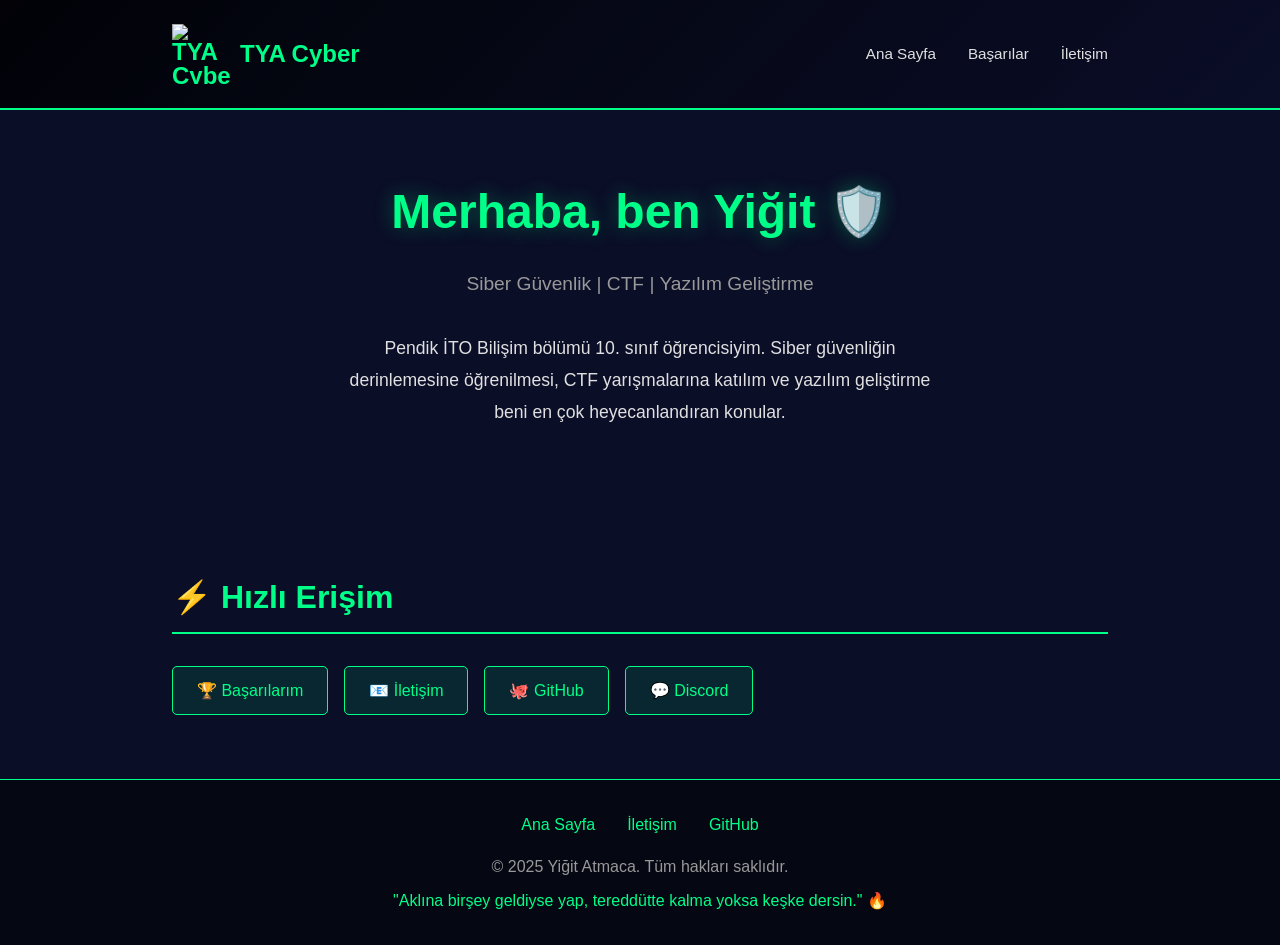
==== index.html @ f473b6d1 "Update index.html" ====
<!DOCTYPE html>
<html lang="tr">
<head>
    <meta charset="UTF-8">
    <meta name="viewport" content="width=device-width, initial-scale=1.0">
    <title>TYA Cyber - Yiğit Atmaca</title>
    <style>
        * {
            margin: 0;
            padding: 0;
            box-sizing: border-box;
        }

        :root {
            --primary: #00ff88;
            --secondary: #ff006e;
            --dark-bg: #0a0e27;
            --card-bg: #1a1f3a;
            --text: #e0e0e0;
            --text-light: #999;
        }

        body {
            font-family: -apple-system, BlinkMacSystemFont, 'Segoe UI', Roboto, Oxygen, Ubuntu, Cantarell, sans-serif;
            background-color: var(--dark-bg);
            color: var(--text);
            line-height: 1.6;
            font-weight: 400;
        }

        /* Header & Navigation */
        header {
            background: linear-gradient(135deg, rgba(0, 0, 0, 0.8) 0%, rgba(10, 14, 39, 0.9) 100%);
            border-bottom: 2px solid var(--primary);
            padding: 1.5rem 0;
            position: sticky;
            top: 0;
            z-index: 1000;
            line-height: 1;
        }

        .header-content {
            max-width: 1000px;
            margin: 0 auto;
            padding: 0 2rem;
            display: flex;
            justify-content: space-between;
            align-items: center;
        }

        .logo {
            font-size: 1.5rem;
            font-weight: bold;
            color: var(--primary);
            text-decoration: none;
            display: flex;
            align-items: center;
            gap: 0.5rem;
        }

        .logo-img {
            width: 60px;
            height: 60px;
            object-fit: contain;
        }

        nav {
            display: flex;
            gap: 2rem;
        }

        nav a {
            color: var(--text);
            text-decoration: none;
            transition: color 0.3s;
            font-size: 0.95rem;
        }

        nav a:hover {
            color: var(--primary);
        }

        /* Main Container */
        .container {
            max-width: 1000px;
            margin: 0 auto;
            padding: 0 2rem;
        }

        /* Hero Section */
        .hero {
            padding: 4rem 0;
            text-align: center;
        }

        .hero h1 {
            font-size: 3rem;
            color: var(--primary);
            margin-bottom: 1rem;
            text-shadow: 0 0 20px rgba(0, 255, 136, 0.3);
            font-weight: 600;
        }

        .hero .subtitle {
            font-size: 1.2rem;
            color: var(--text-light);
            margin-bottom: 2rem;
        }

        .hero p {
            font-size: 1.1rem;
            color: var(--text);
            max-width: 600px;
            margin: 0 auto 2rem;
            line-height: 1.8;
        }

        /* Section */
        .section {
            margin: 3rem 0;
        }

        .section h2 {
            font-size: 2rem;
            color: var(--primary);
            margin-bottom: 1.5rem;
            border-bottom: 2px solid var(--primary);
            padding-bottom: 0.5rem;
            font-weight: 600;
        }

        /* Blog Preview */
        .blog-preview {
            background: var(--card-bg);
            border: 1px solid rgba(0, 255, 136, 0.2);
            border-radius: 8px;
            padding: 2rem;
            margin-bottom: 2rem;
        }

        .blog-preview h3 {
            color: var(--primary);
            margin-bottom: 1rem;
            font-size: 1.3rem;
        }

        .blog-preview p {
            color: var(--text-light);
            line-height: 1.8;
            margin-bottom: 1rem;
        }

        .blog-features {
            display: grid;
            grid-template-columns: repeat(auto-fit, minmax(250px, 1fr));
            gap: 1.5rem;
            margin-top: 2rem;
        }

        .feature-card {
            background: rgba(0, 255, 136, 0.05);
            border: 1px solid rgba(0, 255, 136, 0.2);
            border-radius: 8px;
            padding: 1.5rem;
            text-align: center;
            transition: all 0.3s;
        }

        .feature-card:hover {
            background: rgba(0, 255, 136, 0.1);
            border-color: var(--primary);
            transform: translateY(-5px);
        }

        .feature-card h4 {
            color: var(--primary);
            margin-bottom: 0.5rem;
        }

        .feature-card p {
            font-size: 0.95rem;
            color: var(--text-light);
        }

        /* CTA Button */
        .cta-button {
            display: inline-block;
            padding: 1rem 2rem;
            background: var(--primary);
            color: var(--dark-bg);
            text-decoration: none;
            border-radius: 5px;
            font-weight: bold;
            transition: all 0.3s;
            margin-top: 1rem;
        }

        .cta-button:hover {
            background: #00cc6f;
            transform: scale(1.05);
        }

        /* Quick Links */
        .quick-links {
            display: flex;
            gap: 1rem;
            margin-top: 2rem;
            flex-wrap: wrap;
        }

        .quick-links a {
            padding: 0.7rem 1.5rem;
            background: rgba(0, 255, 136, 0.1);
            border: 1px solid var(--primary);
            color: var(--primary);
            text-decoration: none;
            border-radius: 5px;
            transition: all 0.3s;
        }

        .quick-links a:hover {
            background: var(--primary);
            color: var(--dark-bg);
        }

        /* Footer */
        footer {
            background: rgba(0, 0, 0, 0.5);
            border-top: 1px solid var(--primary);
            padding: 2rem 0;
            margin-top: 4rem;
        }

        .footer-content {
            text-align: center;
            color: var(--text-light);
        }

        .footer-links {
            display: flex;
            justify-content: center;
            gap: 2rem;
            margin-bottom: 1rem;
        }

        .footer-links a {
            color: var(--primary);
            text-decoration: none;
            transition: color 0.3s;
        }

        .footer-links a:hover {
            color: var(--secondary);
        }

        /* Responsive */
        @media (max-width: 768px) {
            .hero h1 {
                font-size: 2rem;
            }

            nav {
                gap: 1rem;
            }

            nav a {
                font-size: 0.85rem;
            }

            .header-content {
                padding: 0 1rem;
            }

            .container {
                padding: 0 1rem;
            }
        }
    </style>
</head>
<body>
    <header>
        <div class="header-content">
            <a href="/" class="logo">
                <img src="https://github.com/yigitatmaca42/yigitatmaca42.github.io/raw/main/logo.png" alt="TYA Cyber Logo" class="logo-img">
                TYA Cyber
            </a>
            <nav>
                <a href="/">Ana Sayfa</a>
                <a href="/achievements.html">Başarılar</a>
                <a href="/contact.html">İletişim</a>
            </nav>
        </div>
    </header>

    <main class="container">
        <!-- Hero Section -->
        <section class="hero">
            <h1>Merhaba, ben Yiğit 🛡️</h1>
            <p class="subtitle">Siber Güvenlik | CTF | Yazılım Geliştirme</p>
            <p>
                Pendik İTO Bilişim bölümü 10. sınıf öğrencisiyim. Siber güvenliğin derinlemesine öğrenilmesi, CTF yarışmalarına katılım ve yazılım geliştirme beni en çok heyecanlandıran konular.
            </p>
        </section>

        <!-- Quick Navigation -->
        <section class="section">
            <h2>⚡ Hızlı Erişim</h2>
            <div class="quick-links">
                <a href="/achievements.html">🏆 Başarılarım</a>
                <a href="/contact.html">📧 İletişim</a>
                <a href="https://github.com/yigitatmaca42">🐙 GitHub</a>
                <a href="https://discord.com/users/nuirmo">💬 Discord</a>
            </div>
        </section>
    </main>

    <footer>
        <div class="footer-content">
            <div class="footer-links">
                <a href="/">Ana Sayfa</a>
                <a href="/contact.html">İletişim</a>
                <a href="https://github.com/yigitatmaca42">GitHub</a>
            </div>
            <p>&copy; 2025 Yiğit Atmaca. Tüm hakları saklıdır.</p>
            <p style="margin-top: 0.5rem; color: #00ff88;">"Aklına birşey geldiyse yap, tereddütte kalma yoksa keşke dersin." 🔥</p>
        </div>
    </footer>
</body>
</html>
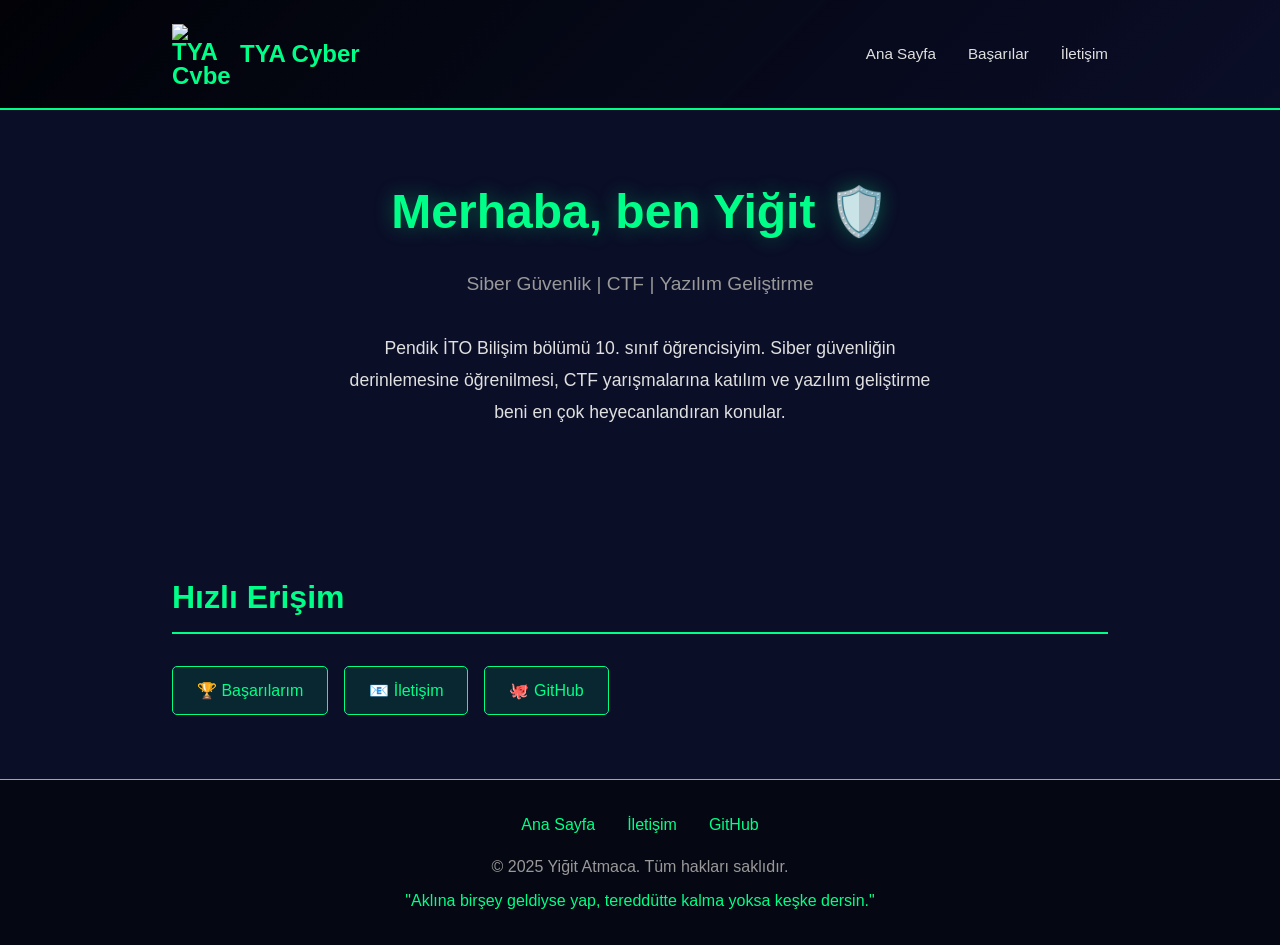
==== commit 11ab46e6: "Update index.html" ====
--- a/index.html
+++ b/index.html
@@ -304,12 +304,11 @@
 
         <!-- Quick Navigation -->
         <section class="section">
-            <h2>⚡ Hızlı Erişim</h2>
+            <h2>Hızlı Erişim</h2>
             <div class="quick-links">
                 <a href="/achievements.html">🏆 Başarılarım</a>
                 <a href="/contact.html">📧 İletişim</a>
                 <a href="https://github.com/yigitatmaca42">🐙 GitHub</a>
-                <a href="https://discord.com/users/nuirmo">💬 Discord</a>
             </div>
         </section>
     </main>
@@ -322,7 +321,7 @@
                 <a href="https://github.com/yigitatmaca42">GitHub</a>
             </div>
             <p>&copy; 2025 Yiğit Atmaca. Tüm hakları saklıdır.</p>
-            <p style="margin-top: 0.5rem; color: #00ff88;">"Aklına birşey geldiyse yap, tereddütte kalma yoksa keşke dersin." 🔥</p>
+            <p style="margin-top: 0.5rem; color: #00ff88;">"Aklına birşey geldiyse yap, tereddütte kalma yoksa keşke dersin."</p>
         </div>
     </footer>
 </body>
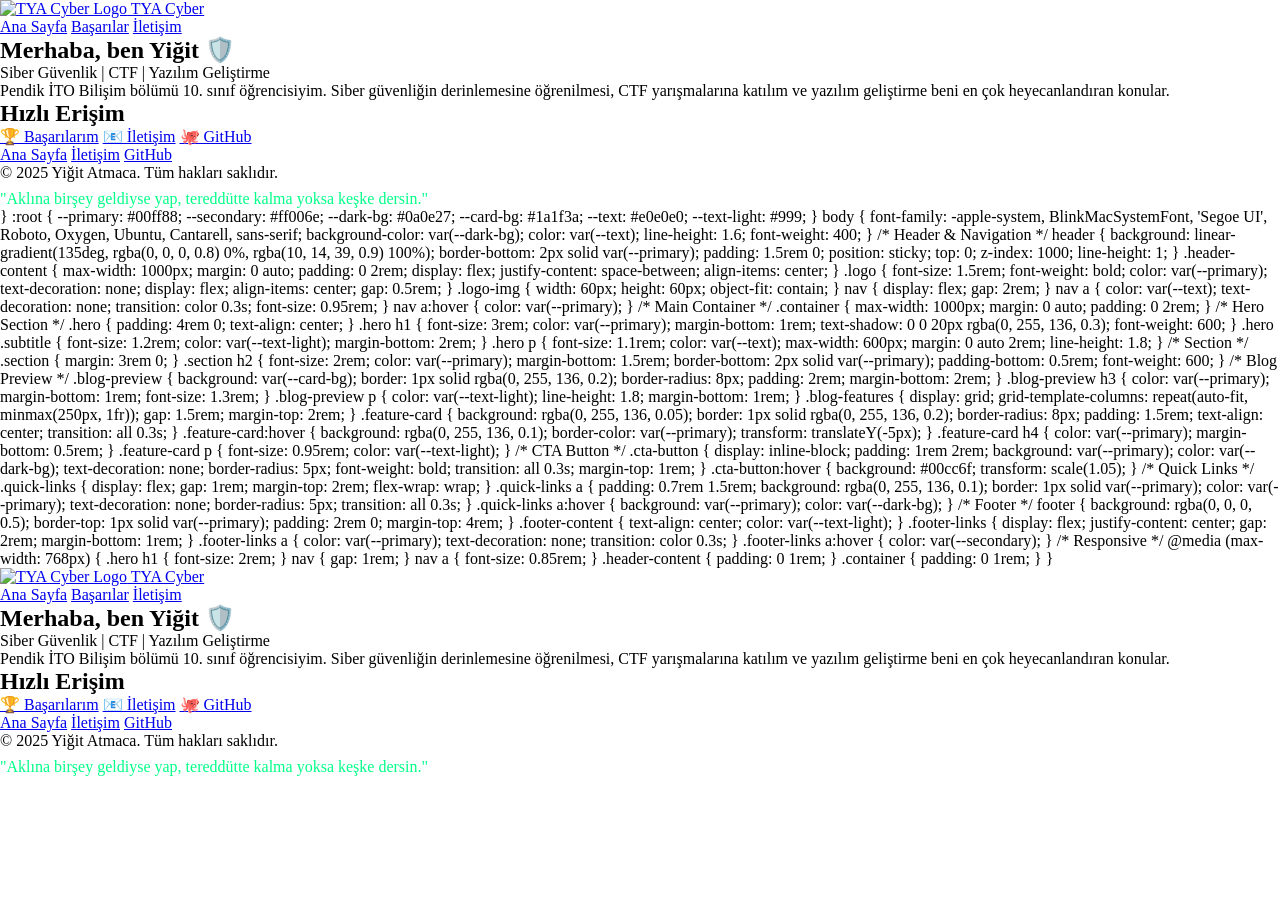
==== commit f178ed07: "Update index.html" ====
--- a/index.html
+++ b/index.html
@@ -8,6 +8,16 @@
         * {
             margin: 0;
             padding: 0;
+            box-sizing: border-box;<!DOCTYPE html>
+<html lang="tr">
+<head>
+    <meta charset="UTF-8">
+    <meta name="viewport" content="width=device-width, initial-scale=1.0">
+    <title>TYA Cyber - Yiğit Atmaca</title>
+    <style>
+        * {
+            margin: 0;
+            padding: 0;
             box-sizing: border-box;
         }
 
@@ -97,8 +107,24 @@
             font-size: 3rem;
             color: var(--primary);
             margin-bottom: 1rem;
-            text-shadow: 0 0 20px rgba(0, 255, 136, 0.3);
+            text-shadow: 0 0 20px rgba(0, 255, 136, 0.5),
+                         0 0 40px rgba(0, 255, 136, 0.3),
+                         0 0 60px rgba(0, 255, 136, 0.2);
             font-weight: 600;
+            animation: glow 2s ease-in-out infinite;
+        }
+
+        @keyframes glow {
+            0%, 100% {
+                text-shadow: 0 0 20px rgba(0, 255, 136, 0.5),
+                             0 0 40px rgba(0, 255, 136, 0.3),
+                             0 0 60px rgba(0, 255, 136, 0.2);
+            }
+            50% {
+                text-shadow: 0 0 30px rgba(0, 255, 136, 0.8),
+                             0 0 60px rgba(0, 255, 136, 0.5),
+                             0 0 90px rgba(0, 255, 136, 0.3);
+            }
         }
 
         .hero .subtitle {
@@ -326,3 +352,320 @@
     </footer>
 </body>
 </html>
+        }
+
+        :root {
+            --primary: #00ff88;
+            --secondary: #ff006e;
+            --dark-bg: #0a0e27;
+            --card-bg: #1a1f3a;
+            --text: #e0e0e0;
+            --text-light: #999;
+        }
+
+        body {
+            font-family: -apple-system, BlinkMacSystemFont, 'Segoe UI', Roboto, Oxygen, Ubuntu, Cantarell, sans-serif;
+            background-color: var(--dark-bg);
+            color: var(--text);
+            line-height: 1.6;
+            font-weight: 400;
+        }
+
+        /* Header & Navigation */
+        header {
+            background: linear-gradient(135deg, rgba(0, 0, 0, 0.8) 0%, rgba(10, 14, 39, 0.9) 100%);
+            border-bottom: 2px solid var(--primary);
+            padding: 1.5rem 0;
+            position: sticky;
+            top: 0;
+            z-index: 1000;
+            line-height: 1;
+        }
+
+        .header-content {
+            max-width: 1000px;
+            margin: 0 auto;
+            padding: 0 2rem;
+            display: flex;
+            justify-content: space-between;
+            align-items: center;
+        }
+
+        .logo {
+            font-size: 1.5rem;
+            font-weight: bold;
+            color: var(--primary);
+            text-decoration: none;
+            display: flex;
+            align-items: center;
+            gap: 0.5rem;
+        }
+
+        .logo-img {
+            width: 60px;
+            height: 60px;
+            object-fit: contain;
+        }
+
+        nav {
+            display: flex;
+            gap: 2rem;
+        }
+
+        nav a {
+            color: var(--text);
+            text-decoration: none;
+            transition: color 0.3s;
+            font-size: 0.95rem;
+        }
+
+        nav a:hover {
+            color: var(--primary);
+        }
+
+        /* Main Container */
+        .container {
+            max-width: 1000px;
+            margin: 0 auto;
+            padding: 0 2rem;
+        }
+
+        /* Hero Section */
+        .hero {
+            padding: 4rem 0;
+            text-align: center;
+        }
+
+        .hero h1 {
+            font-size: 3rem;
+            color: var(--primary);
+            margin-bottom: 1rem;
+            text-shadow: 0 0 20px rgba(0, 255, 136, 0.3);
+            font-weight: 600;
+        }
+
+        .hero .subtitle {
+            font-size: 1.2rem;
+            color: var(--text-light);
+            margin-bottom: 2rem;
+        }
+
+        .hero p {
+            font-size: 1.1rem;
+            color: var(--text);
+            max-width: 600px;
+            margin: 0 auto 2rem;
+            line-height: 1.8;
+        }
+
+        /* Section */
+        .section {
+            margin: 3rem 0;
+        }
+
+        .section h2 {
+            font-size: 2rem;
+            color: var(--primary);
+            margin-bottom: 1.5rem;
+            border-bottom: 2px solid var(--primary);
+            padding-bottom: 0.5rem;
+            font-weight: 600;
+        }
+
+        /* Blog Preview */
+        .blog-preview {
+            background: var(--card-bg);
+            border: 1px solid rgba(0, 255, 136, 0.2);
+            border-radius: 8px;
+            padding: 2rem;
+            margin-bottom: 2rem;
+        }
+
+        .blog-preview h3 {
+            color: var(--primary);
+            margin-bottom: 1rem;
+            font-size: 1.3rem;
+        }
+
+        .blog-preview p {
+            color: var(--text-light);
+            line-height: 1.8;
+            margin-bottom: 1rem;
+        }
+
+        .blog-features {
+            display: grid;
+            grid-template-columns: repeat(auto-fit, minmax(250px, 1fr));
+            gap: 1.5rem;
+            margin-top: 2rem;
+        }
+
+        .feature-card {
+            background: rgba(0, 255, 136, 0.05);
+            border: 1px solid rgba(0, 255, 136, 0.2);
+            border-radius: 8px;
+            padding: 1.5rem;
+            text-align: center;
+            transition: all 0.3s;
+        }
+
+        .feature-card:hover {
+            background: rgba(0, 255, 136, 0.1);
+            border-color: var(--primary);
+            transform: translateY(-5px);
+        }
+
+        .feature-card h4 {
+            color: var(--primary);
+            margin-bottom: 0.5rem;
+        }
+
+        .feature-card p {
+            font-size: 0.95rem;
+            color: var(--text-light);
+        }
+
+        /* CTA Button */
+        .cta-button {
+            display: inline-block;
+            padding: 1rem 2rem;
+            background: var(--primary);
+            color: var(--dark-bg);
+            text-decoration: none;
+            border-radius: 5px;
+            font-weight: bold;
+            transition: all 0.3s;
+            margin-top: 1rem;
+        }
+
+        .cta-button:hover {
+            background: #00cc6f;
+            transform: scale(1.05);
+        }
+
+        /* Quick Links */
+        .quick-links {
+            display: flex;
+            gap: 1rem;
+            margin-top: 2rem;
+            flex-wrap: wrap;
+        }
+
+        .quick-links a {
+            padding: 0.7rem 1.5rem;
+            background: rgba(0, 255, 136, 0.1);
+            border: 1px solid var(--primary);
+            color: var(--primary);
+            text-decoration: none;
+            border-radius: 5px;
+            transition: all 0.3s;
+        }
+
+        .quick-links a:hover {
+            background: var(--primary);
+            color: var(--dark-bg);
+        }
+
+        /* Footer */
+        footer {
+            background: rgba(0, 0, 0, 0.5);
+            border-top: 1px solid var(--primary);
+            padding: 2rem 0;
+            margin-top: 4rem;
+        }
+
+        .footer-content {
+            text-align: center;
+            color: var(--text-light);
+        }
+
+        .footer-links {
+            display: flex;
+            justify-content: center;
+            gap: 2rem;
+            margin-bottom: 1rem;
+        }
+
+        .footer-links a {
+            color: var(--primary);
+            text-decoration: none;
+            transition: color 0.3s;
+        }
+
+        .footer-links a:hover {
+            color: var(--secondary);
+        }
+
+        /* Responsive */
+        @media (max-width: 768px) {
+            .hero h1 {
+                font-size: 2rem;
+            }
+
+            nav {
+                gap: 1rem;
+            }
+
+            nav a {
+                font-size: 0.85rem;
+            }
+
+            .header-content {
+                padding: 0 1rem;
+            }
+
+            .container {
+                padding: 0 1rem;
+            }
+        }
+    </style>
+</head>
+<body>
+    <header>
+        <div class="header-content">
+            <a href="/" class="logo">
+                <img src="https://github.com/yigitatmaca42/yigitatmaca42.github.io/raw/main/logo.png" alt="TYA Cyber Logo" class="logo-img">
+                TYA Cyber
+            </a>
+            <nav>
+                <a href="/">Ana Sayfa</a>
+                <a href="/achievements.html">Başarılar</a>
+                <a href="/contact.html">İletişim</a>
+            </nav>
+        </div>
+    </header>
+
+    <main class="container">
+        <!-- Hero Section -->
+        <section class="hero">
+            <h1>Merhaba, ben Yiğit 🛡️</h1>
+            <p class="subtitle">Siber Güvenlik | CTF | Yazılım Geliştirme</p>
+            <p>
+                Pendik İTO Bilişim bölümü 10. sınıf öğrencisiyim. Siber güvenliğin derinlemesine öğrenilmesi, CTF yarışmalarına katılım ve yazılım geliştirme beni en çok heyecanlandıran konular.
+            </p>
+        </section>
+
+        <!-- Quick Navigation -->
+        <section class="section">
+            <h2>Hızlı Erişim</h2>
+            <div class="quick-links">
+                <a href="/achievements.html">🏆 Başarılarım</a>
+                <a href="/contact.html">📧 İletişim</a>
+                <a href="https://github.com/yigitatmaca42">🐙 GitHub</a>
+            </div>
+        </section>
+    </main>
+
+    <footer>
+        <div class="footer-content">
+            <div class="footer-links">
+                <a href="/">Ana Sayfa</a>
+                <a href="/contact.html">İletişim</a>
+                <a href="https://github.com/yigitatmaca42">GitHub</a>
+            </div>
+            <p>&copy; 2025 Yiğit Atmaca. Tüm hakları saklıdır.</p>
+            <p style="margin-top: 0.5rem; color: #00ff88;">"Aklına birşey geldiyse yap, tereddütte kalma yoksa keşke dersin."</p>
+        </div>
+    </footer>
+</body>
+</html>
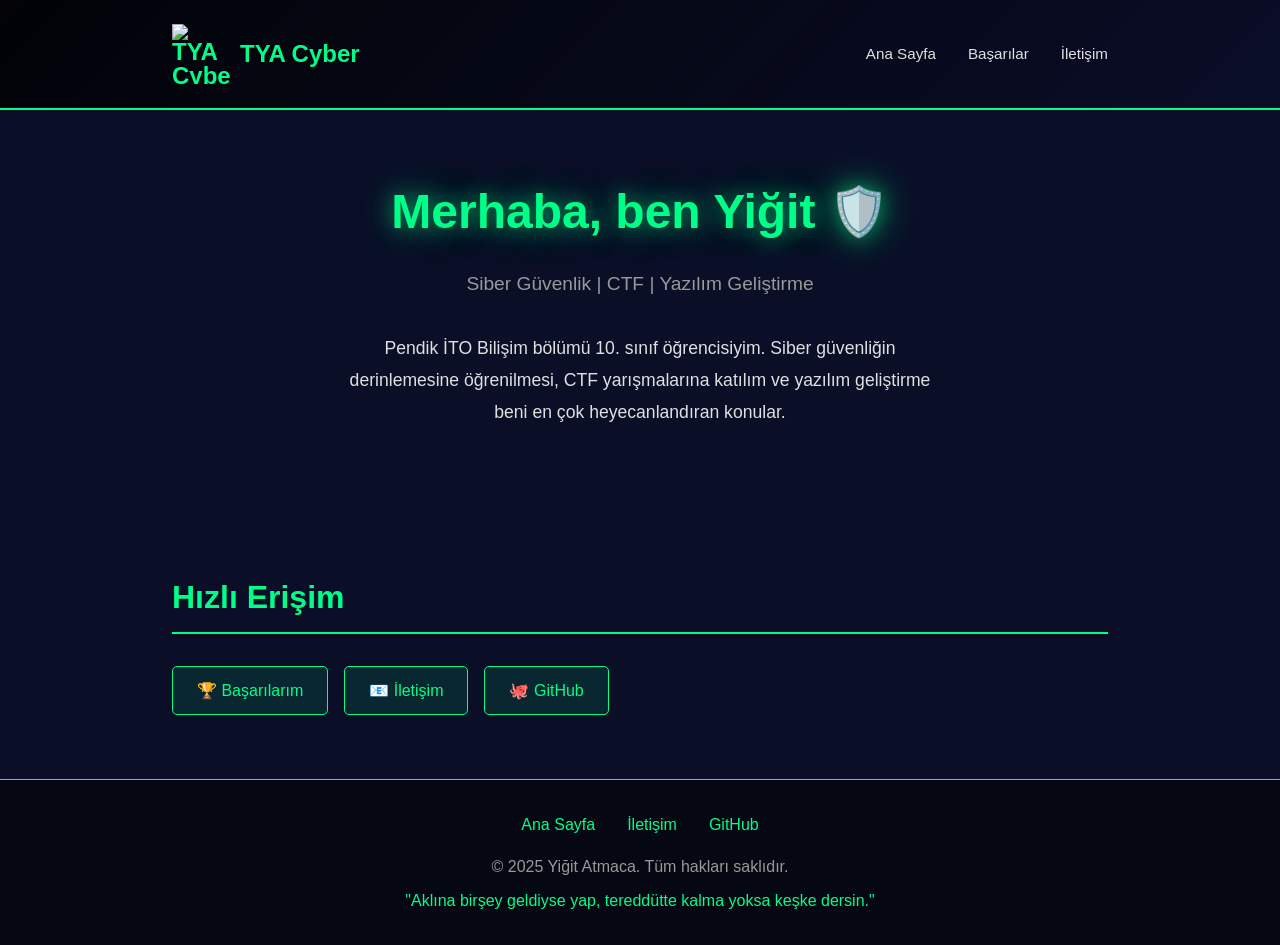
==== commit 27b013ad: "Update index.html" ====
--- a/index.html
+++ b/index.html
@@ -1,14 +1,4 @@
 <!DOCTYPE html>
-<html lang="tr">
-<head>
-    <meta charset="UTF-8">
-    <meta name="viewport" content="width=device-width, initial-scale=1.0">
-    <title>TYA Cyber - Yiğit Atmaca</title>
-    <style>
-        * {
-            margin: 0;
-            padding: 0;
-            box-sizing: border-box;<!DOCTYPE html>
 <html lang="tr">
 <head>
     <meta charset="UTF-8">
@@ -352,320 +342,3 @@
     </footer>
 </body>
 </html>
-        }
-
-        :root {
-            --primary: #00ff88;
-            --secondary: #ff006e;
-            --dark-bg: #0a0e27;
-            --card-bg: #1a1f3a;
-            --text: #e0e0e0;
-            --text-light: #999;
-        }
-
-        body {
-            font-family: -apple-system, BlinkMacSystemFont, 'Segoe UI', Roboto, Oxygen, Ubuntu, Cantarell, sans-serif;
-            background-color: var(--dark-bg);
-            color: var(--text);
-            line-height: 1.6;
-            font-weight: 400;
-        }
-
-        /* Header & Navigation */
-        header {
-            background: linear-gradient(135deg, rgba(0, 0, 0, 0.8) 0%, rgba(10, 14, 39, 0.9) 100%);
-            border-bottom: 2px solid var(--primary);
-            padding: 1.5rem 0;
-            position: sticky;
-            top: 0;
-            z-index: 1000;
-            line-height: 1;
-        }
-
-        .header-content {
-            max-width: 1000px;
-            margin: 0 auto;
-            padding: 0 2rem;
-            display: flex;
-            justify-content: space-between;
-            align-items: center;
-        }
-
-        .logo {
-            font-size: 1.5rem;
-            font-weight: bold;
-            color: var(--primary);
-            text-decoration: none;
-            display: flex;
-            align-items: center;
-            gap: 0.5rem;
-        }
-
-        .logo-img {
-            width: 60px;
-            height: 60px;
-            object-fit: contain;
-        }
-
-        nav {
-            display: flex;
-            gap: 2rem;
-        }
-
-        nav a {
-            color: var(--text);
-            text-decoration: none;
-            transition: color 0.3s;
-            font-size: 0.95rem;
-        }
-
-        nav a:hover {
-            color: var(--primary);
-        }
-
-        /* Main Container */
-        .container {
-            max-width: 1000px;
-            margin: 0 auto;
-            padding: 0 2rem;
-        }
-
-        /* Hero Section */
-        .hero {
-            padding: 4rem 0;
-            text-align: center;
-        }
-
-        .hero h1 {
-            font-size: 3rem;
-            color: var(--primary);
-            margin-bottom: 1rem;
-            text-shadow: 0 0 20px rgba(0, 255, 136, 0.3);
-            font-weight: 600;
-        }
-
-        .hero .subtitle {
-            font-size: 1.2rem;
-            color: var(--text-light);
-            margin-bottom: 2rem;
-        }
-
-        .hero p {
-            font-size: 1.1rem;
-            color: var(--text);
-            max-width: 600px;
-            margin: 0 auto 2rem;
-            line-height: 1.8;
-        }
-
-        /* Section */
-        .section {
-            margin: 3rem 0;
-        }
-
-        .section h2 {
-            font-size: 2rem;
-            color: var(--primary);
-            margin-bottom: 1.5rem;
-            border-bottom: 2px solid var(--primary);
-            padding-bottom: 0.5rem;
-            font-weight: 600;
-        }
-
-        /* Blog Preview */
-        .blog-preview {
-            background: var(--card-bg);
-            border: 1px solid rgba(0, 255, 136, 0.2);
-            border-radius: 8px;
-            padding: 2rem;
-            margin-bottom: 2rem;
-        }
-
-        .blog-preview h3 {
-            color: var(--primary);
-            margin-bottom: 1rem;
-            font-size: 1.3rem;
-        }
-
-        .blog-preview p {
-            color: var(--text-light);
-            line-height: 1.8;
-            margin-bottom: 1rem;
-        }
-
-        .blog-features {
-            display: grid;
-            grid-template-columns: repeat(auto-fit, minmax(250px, 1fr));
-            gap: 1.5rem;
-            margin-top: 2rem;
-        }
-
-        .feature-card {
-            background: rgba(0, 255, 136, 0.05);
-            border: 1px solid rgba(0, 255, 136, 0.2);
-            border-radius: 8px;
-            padding: 1.5rem;
-            text-align: center;
-            transition: all 0.3s;
-        }
-
-        .feature-card:hover {
-            background: rgba(0, 255, 136, 0.1);
-            border-color: var(--primary);
-            transform: translateY(-5px);
-        }
-
-        .feature-card h4 {
-            color: var(--primary);
-            margin-bottom: 0.5rem;
-        }
-
-        .feature-card p {
-            font-size: 0.95rem;
-            color: var(--text-light);
-        }
-
-        /* CTA Button */
-        .cta-button {
-            display: inline-block;
-            padding: 1rem 2rem;
-            background: var(--primary);
-            color: var(--dark-bg);
-            text-decoration: none;
-            border-radius: 5px;
-            font-weight: bold;
-            transition: all 0.3s;
-            margin-top: 1rem;
-        }
-
-        .cta-button:hover {
-            background: #00cc6f;
-            transform: scale(1.05);
-        }
-
-        /* Quick Links */
-        .quick-links {
-            display: flex;
-            gap: 1rem;
-            margin-top: 2rem;
-            flex-wrap: wrap;
-        }
-
-        .quick-links a {
-            padding: 0.7rem 1.5rem;
-            background: rgba(0, 255, 136, 0.1);
-            border: 1px solid var(--primary);
-            color: var(--primary);
-            text-decoration: none;
-            border-radius: 5px;
-            transition: all 0.3s;
-        }
-
-        .quick-links a:hover {
-            background: var(--primary);
-            color: var(--dark-bg);
-        }
-
-        /* Footer */
-        footer {
-            background: rgba(0, 0, 0, 0.5);
-            border-top: 1px solid var(--primary);
-            padding: 2rem 0;
-            margin-top: 4rem;
-        }
-
-        .footer-content {
-            text-align: center;
-            color: var(--text-light);
-        }
-
-        .footer-links {
-            display: flex;
-            justify-content: center;
-            gap: 2rem;
-            margin-bottom: 1rem;
-        }
-
-        .footer-links a {
-            color: var(--primary);
-            text-decoration: none;
-            transition: color 0.3s;
-        }
-
-        .footer-links a:hover {
-            color: var(--secondary);
-        }
-
-        /* Responsive */
-        @media (max-width: 768px) {
-            .hero h1 {
-                font-size: 2rem;
-            }
-
-            nav {
-                gap: 1rem;
-            }
-
-            nav a {
-                font-size: 0.85rem;
-            }
-
-            .header-content {
-                padding: 0 1rem;
-            }
-
-            .container {
-                padding: 0 1rem;
-            }
-        }
-    </style>
-</head>
-<body>
-    <header>
-        <div class="header-content">
-            <a href="/" class="logo">
-                <img src="https://github.com/yigitatmaca42/yigitatmaca42.github.io/raw/main/logo.png" alt="TYA Cyber Logo" class="logo-img">
-                TYA Cyber
-            </a>
-            <nav>
-                <a href="/">Ana Sayfa</a>
-                <a href="/achievements.html">Başarılar</a>
-                <a href="/contact.html">İletişim</a>
-            </nav>
-        </div>
-    </header>
-
-    <main class="container">
-        <!-- Hero Section -->
-        <section class="hero">
-            <h1>Merhaba, ben Yiğit 🛡️</h1>
-            <p class="subtitle">Siber Güvenlik | CTF | Yazılım Geliştirme</p>
-            <p>
-                Pendik İTO Bilişim bölümü 10. sınıf öğrencisiyim. Siber güvenliğin derinlemesine öğrenilmesi, CTF yarışmalarına katılım ve yazılım geliştirme beni en çok heyecanlandıran konular.
-            </p>
-        </section>
-
-        <!-- Quick Navigation -->
-        <section class="section">
-            <h2>Hızlı Erişim</h2>
-            <div class="quick-links">
-                <a href="/achievements.html">🏆 Başarılarım</a>
-                <a href="/contact.html">📧 İletişim</a>
-                <a href="https://github.com/yigitatmaca42">🐙 GitHub</a>
-            </div>
-        </section>
-    </main>
-
-    <footer>
-        <div class="footer-content">
-            <div class="footer-links">
-                <a href="/">Ana Sayfa</a>
-                <a href="/contact.html">İletişim</a>
-                <a href="https://github.com/yigitatmaca42">GitHub</a>
-            </div>
-            <p>&copy; 2025 Yiğit Atmaca. Tüm hakları saklıdır.</p>
-            <p style="margin-top: 0.5rem; color: #00ff88;">"Aklına birşey geldiyse yap, tereddütte kalma yoksa keşke dersin."</p>
-        </div>
-    </footer>
-</body>
-</html>
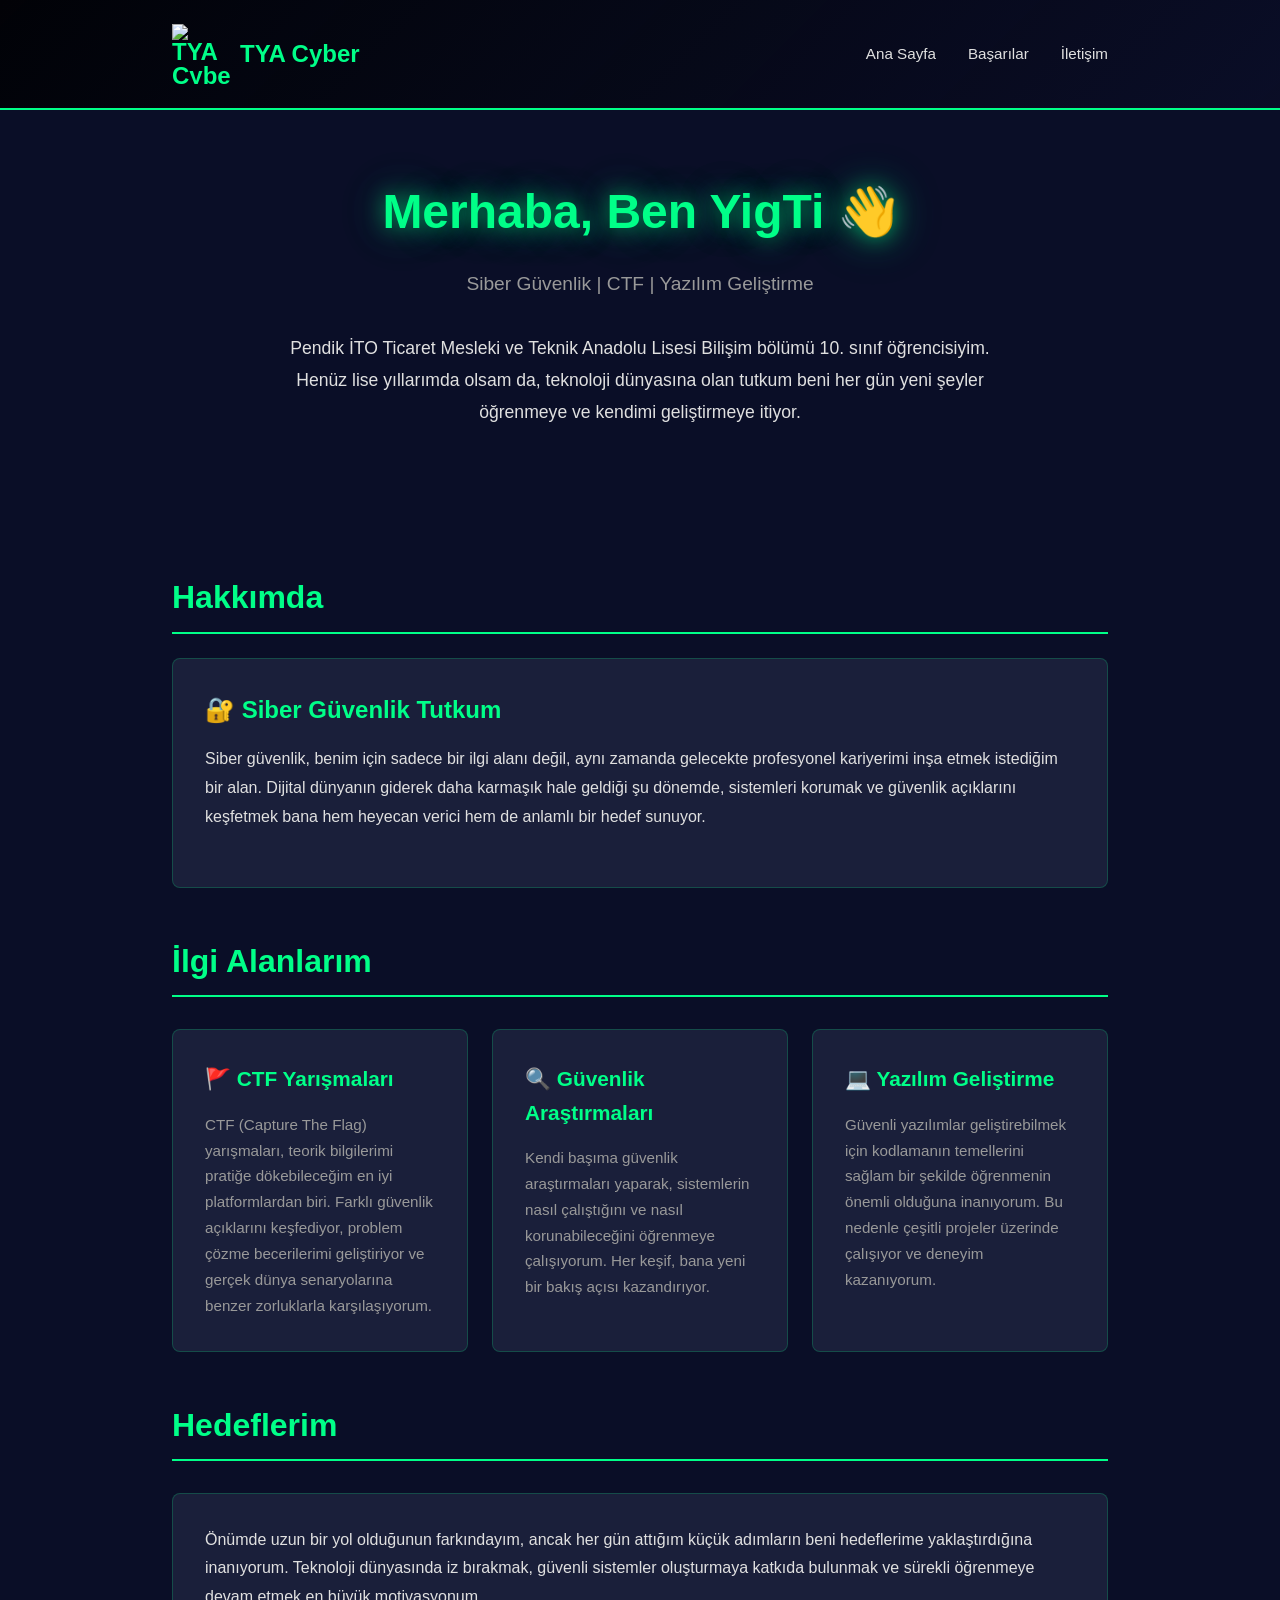
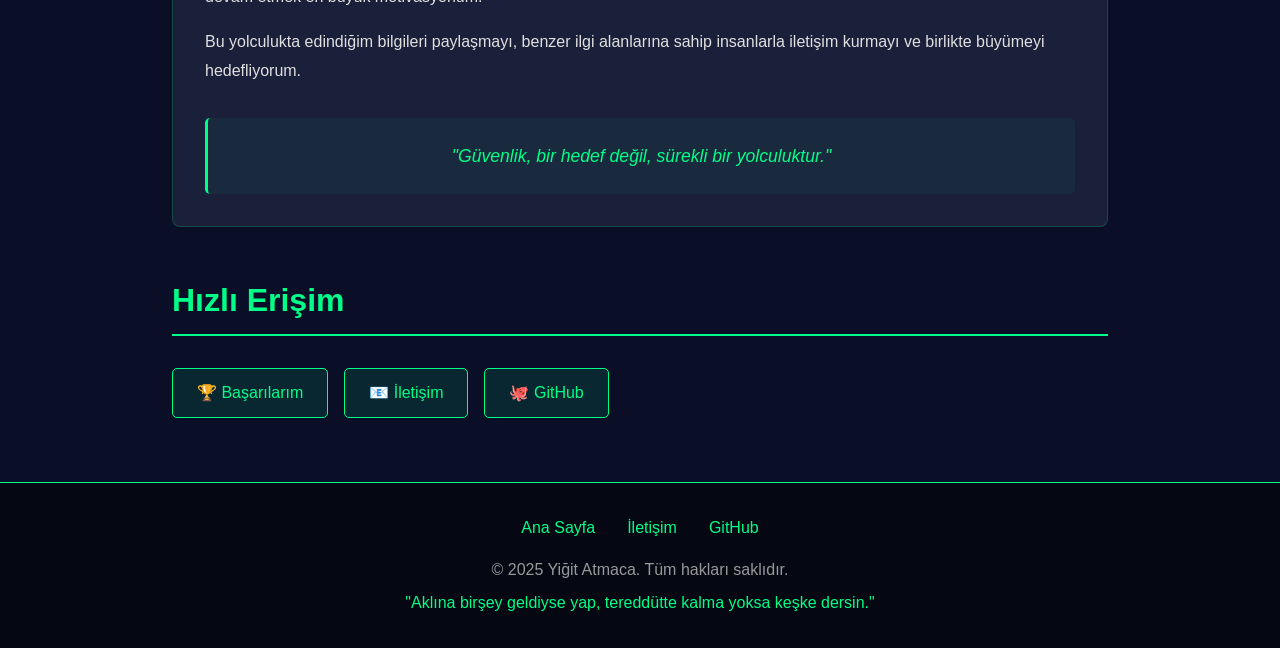
==== commit d58754e1: "Update index.html" ====
--- a/index.html
+++ b/index.html
@@ -3,7 +3,7 @@
 <head>
     <meta charset="UTF-8">
     <meta name="viewport" content="width=device-width, initial-scale=1.0">
-    <title>TYA Cyber - Yiğit Atmaca</title>
+    <title>Ana Sayfa - TYA Cyber</title>
     <style>
         * {
             margin: 0;
@@ -126,7 +126,7 @@
         .hero p {
             font-size: 1.1rem;
             color: var(--text);
-            max-width: 600px;
+            max-width: 700px;
             margin: 0 auto 2rem;
             line-height: 1.8;
         }
@@ -145,8 +145,8 @@
             font-weight: 600;
         }
 
-        /* Blog Preview */
-        .blog-preview {
+        /* About Me Content */
+        .about-content {
             background: var(--card-bg);
             border: 1px solid rgba(0, 255, 136, 0.2);
             border-radius: 8px;
@@ -154,66 +154,107 @@
             margin-bottom: 2rem;
         }
 
-        .blog-preview h3 {
+        .about-content h3 {
             color: var(--primary);
             margin-bottom: 1rem;
-            font-size: 1.3rem;
-        }
-
-        .blog-preview p {
-            color: var(--text-light);
+            font-size: 1.5rem;
+            display: flex;
+            align-items: center;
+            gap: 0.5rem;
+        }
+
+        .about-content p {
+            color: var(--text);
             line-height: 1.8;
-            margin-bottom: 1rem;
-        }
-
-        .blog-features {
+            margin-bottom: 1.5rem;
+        }
+
+        .about-content ul {
+            list-style: none;
+            padding-left: 0;
+        }
+
+        .about-content ul li {
+            color: var(--text);
+            padding: 0.5rem 0;
+            padding-left: 1.5rem;
+            position: relative;
+        }
+
+        .about-content ul li:before {
+            content: "▹";
+            position: absolute;
+            left: 0;
+            color: var(--primary);
+            font-weight: bold;
+        }
+
+        /* Interest Cards */
+        .interest-grid {
             display: grid;
-            grid-template-columns: repeat(auto-fit, minmax(250px, 1fr));
+            grid-template-columns: repeat(auto-fit, minmax(280px, 1fr));
             gap: 1.5rem;
             margin-top: 2rem;
         }
 
-        .feature-card {
-            background: rgba(0, 255, 136, 0.05);
+        .interest-card {
+            background: var(--card-bg);
             border: 1px solid rgba(0, 255, 136, 0.2);
             border-radius: 8px;
-            padding: 1.5rem;
-            text-align: center;
+            padding: 2rem;
             transition: all 0.3s;
         }
 
-        .feature-card:hover {
+        .interest-card:hover {
             background: rgba(0, 255, 136, 0.1);
             border-color: var(--primary);
             transform: translateY(-5px);
-        }
-
-        .feature-card h4 {
-            color: var(--primary);
-            margin-bottom: 0.5rem;
-        }
-
-        .feature-card p {
+            box-shadow: 0 5px 20px rgba(0, 255, 136, 0.2);
+        }
+
+        .interest-card h4 {
+            color: var(--primary);
+            margin-bottom: 1rem;
+            font-size: 1.3rem;
+        }
+
+        .interest-card p {
             font-size: 0.95rem;
             color: var(--text-light);
-        }
-
-        /* CTA Button */
-        .cta-button {
-            display: inline-block;
-            padding: 1rem 2rem;
-            background: var(--primary);
-            color: var(--dark-bg);
-            text-decoration: none;
+            line-height: 1.7;
+        }
+
+        /* Goals Section */
+        .goals-section {
+            background: var(--card-bg);
+            border: 1px solid rgba(0, 255, 136, 0.2);
+            border-radius: 8px;
+            padding: 2rem;
+            margin-top: 2rem;
+        }
+
+        .goals-section h3 {
+            color: var(--primary);
+            margin-bottom: 1.5rem;
+            font-size: 1.5rem;
+        }
+
+        .goals-section p {
+            color: var(--text);
+            line-height: 1.8;
+            margin-bottom: 1rem;
+        }
+
+        .quote {
+            text-align: center;
+            font-style: italic;
+            color: var(--primary);
+            font-size: 1.1rem;
+            margin-top: 2rem;
+            padding: 1.5rem;
+            background: rgba(0, 255, 136, 0.05);
+            border-left: 3px solid var(--primary);
             border-radius: 5px;
-            font-weight: bold;
-            transition: all 0.3s;
-            margin-top: 1rem;
-        }
-
-        .cta-button:hover {
-            background: #00cc6f;
-            transform: scale(1.05);
         }
 
         /* Quick Links */
@@ -289,6 +330,10 @@
 
             .container {
                 padding: 0 1rem;
+            }
+
+            .interest-grid {
+                grid-template-columns: 1fr;
             }
         }
     </style>
@@ -311,11 +356,63 @@
     <main class="container">
         <!-- Hero Section -->
         <section class="hero">
-            <h1>Merhaba, ben Yiğit 🛡️</h1>
+            <h1>Merhaba, Ben YigTi 👋</h1>
             <p class="subtitle">Siber Güvenlik | CTF | Yazılım Geliştirme</p>
             <p>
-                Pendik İTO Bilişim bölümü 10. sınıf öğrencisiyim. Siber güvenliğin derinlemesine öğrenilmesi, CTF yarışmalarına katılım ve yazılım geliştirme beni en çok heyecanlandıran konular.
+                Pendik İTO Ticaret Mesleki ve Teknik Anadolu Lisesi Bilişim bölümü 10. sınıf öğrencisiyim. Henüz lise yıllarımda olsam da, teknoloji dünyasına olan tutkum beni her gün yeni şeyler öğrenmeye ve kendimi geliştirmeye itiyor.
             </p>
+        </section>
+
+        <!-- About Section -->
+        <section class="section">
+            <h2>Hakkımda</h2>
+            <div class="about-content">
+                <h3>🔐 Siber Güvenlik Tutkum</h3>
+                <p>
+                    Siber güvenlik, benim için sadece bir ilgi alanı değil, aynı zamanda gelecekte profesyonel kariyerimi inşa etmek istediğim bir alan. Dijital dünyanın giderek daha karmaşık hale geldiği şu dönemde, sistemleri korumak ve güvenlik açıklarını keşfetmek bana hem heyecan verici hem de anlamlı bir hedef sunuyor.
+                </p>
+            </div>
+        </section>
+
+        <!-- Interests Section -->
+        <section class="section">
+            <h2>İlgi Alanlarım</h2>
+            <div class="interest-grid">
+                <div class="interest-card">
+                    <h4>🚩 CTF Yarışmaları</h4>
+                    <p>
+                        CTF (Capture The Flag) yarışmaları, teorik bilgilerimi pratiğe dökebileceğim en iyi platformlardan biri. Farklı güvenlik açıklarını keşfediyor, problem çözme becerilerimi geliştiriyor ve gerçek dünya senaryolarına benzer zorluklarla karşılaşıyorum.
+                    </p>
+                </div>
+                <div class="interest-card">
+                    <h4>🔍 Güvenlik Araştırmaları</h4>
+                    <p>
+                        Kendi başıma güvenlik araştırmaları yaparak, sistemlerin nasıl çalıştığını ve nasıl korunabileceğini öğrenmeye çalışıyorum. Her keşif, bana yeni bir bakış açısı kazandırıyor.
+                    </p>
+                </div>
+                <div class="interest-card">
+                    <h4>💻 Yazılım Geliştirme</h4>
+                    <p>
+                        Güvenli yazılımlar geliştirebilmek için kodlamanın temellerini sağlam bir şekilde öğrenmenin önemli olduğuna inanıyorum. Bu nedenle çeşitli projeler üzerinde çalışıyor ve deneyim kazanıyorum.
+                    </p>
+                </div>
+            </div>
+        </section>
+
+        <!-- Goals Section -->
+        <section class="section">
+            <h2>Hedeflerim</h2>
+            <div class="goals-section">
+                <p>
+                    Önümde uzun bir yol olduğunun farkındayım, ancak her gün attığım küçük adımların beni hedeflerime yaklaştırdığına inanıyorum. Teknoloji dünyasında iz bırakmak, güvenli sistemler oluşturmaya katkıda bulunmak ve sürekli öğrenmeye devam etmek en büyük motivasyonum.
+                </p>
+                <p>
+                    Bu yolculukta edindiğim bilgileri paylaşmayı, benzer ilgi alanlarına sahip insanlarla iletişim kurmayı ve birlikte büyümeyi hedefliyorum.
+                </p>
+                <div class="quote">
+                    "Güvenlik, bir hedef değil, sürekli bir yolculuktur."
+                </div>
+            </div>
         </section>
 
         <!-- Quick Navigation -->
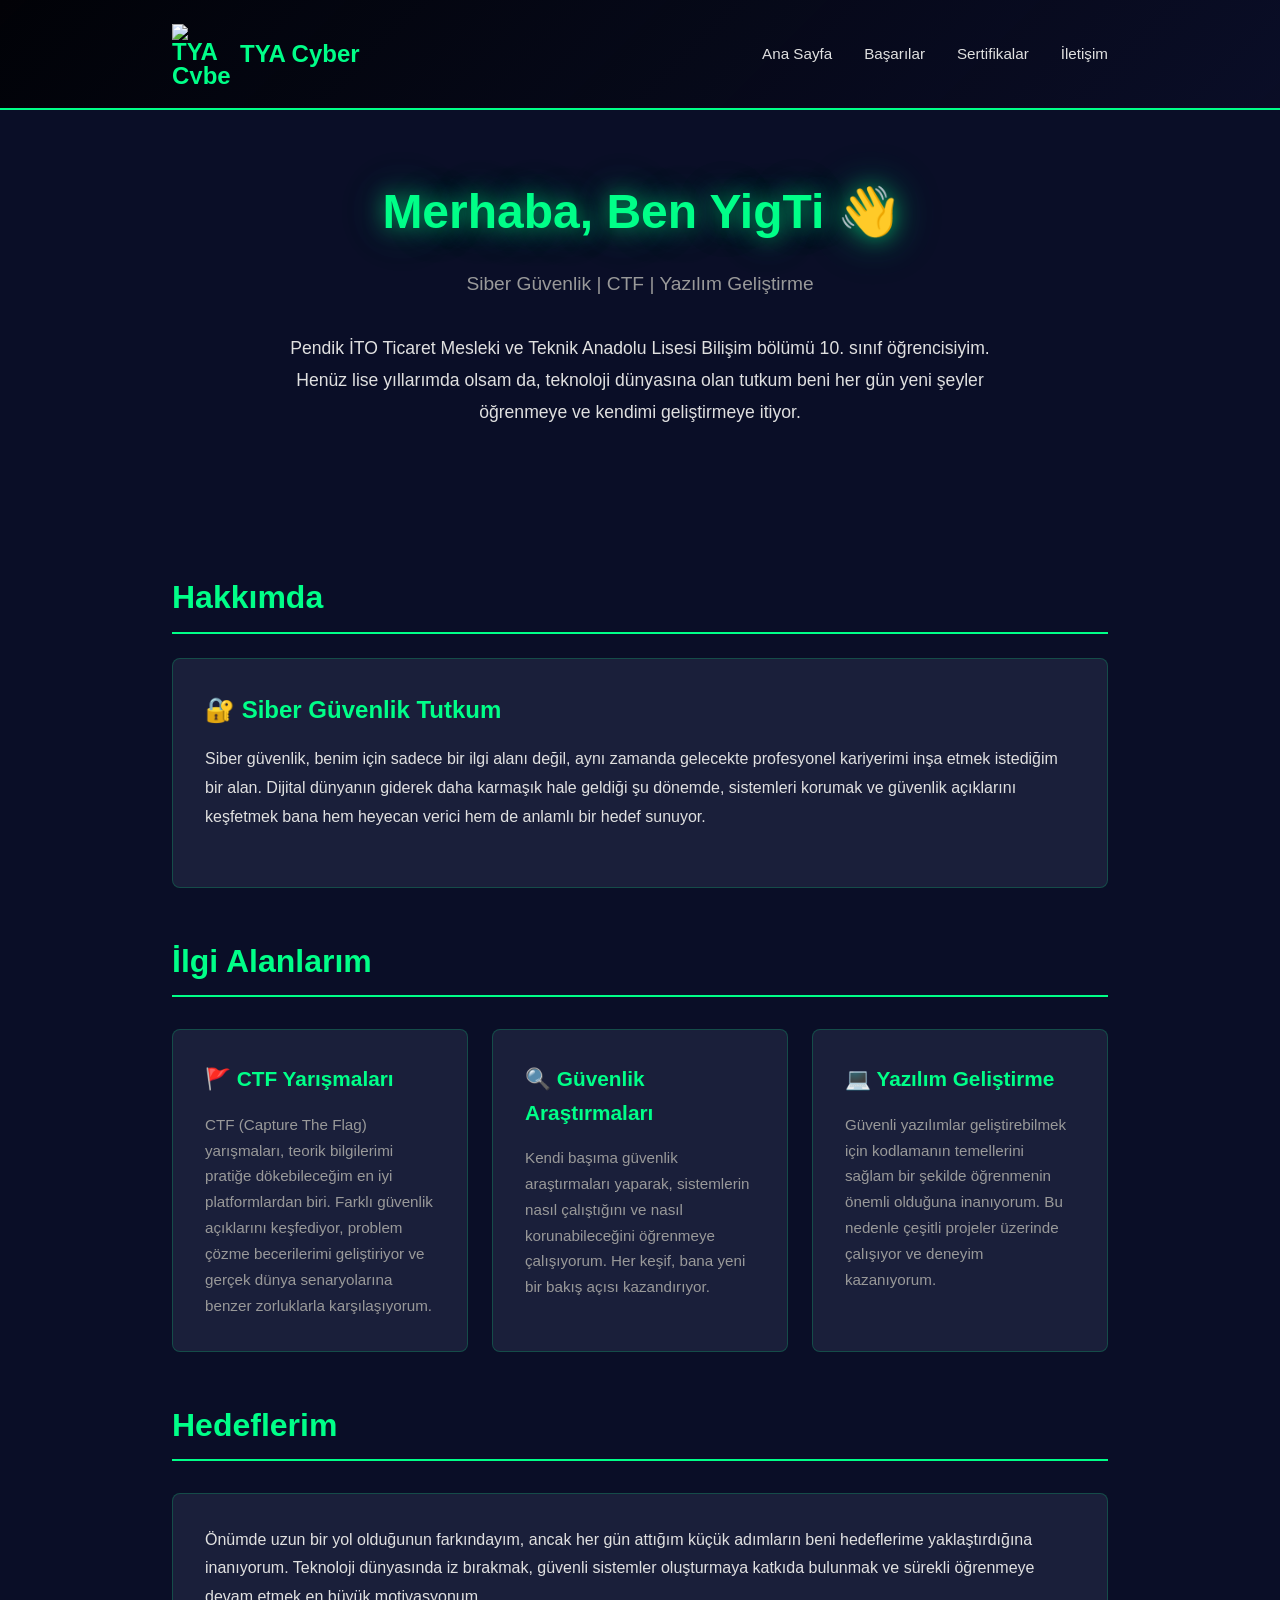
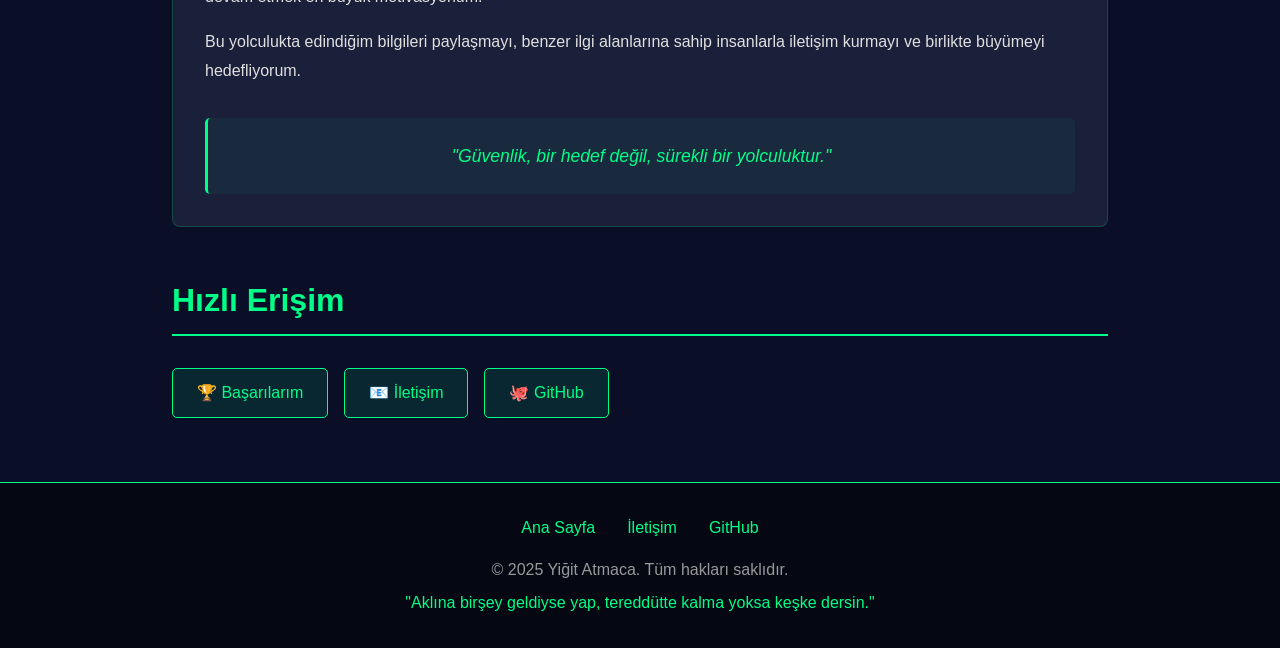
==== commit e5616738: "Update index.html" ====
--- a/index.html
+++ b/index.html
@@ -348,6 +348,7 @@
             <nav>
                 <a href="/">Ana Sayfa</a>
                 <a href="/achievements.html">Başarılar</a>
+                <a href="/certificates.html">Sertifikalar</a>
                 <a href="/contact.html">İletişim</a>
             </nav>
         </div>
